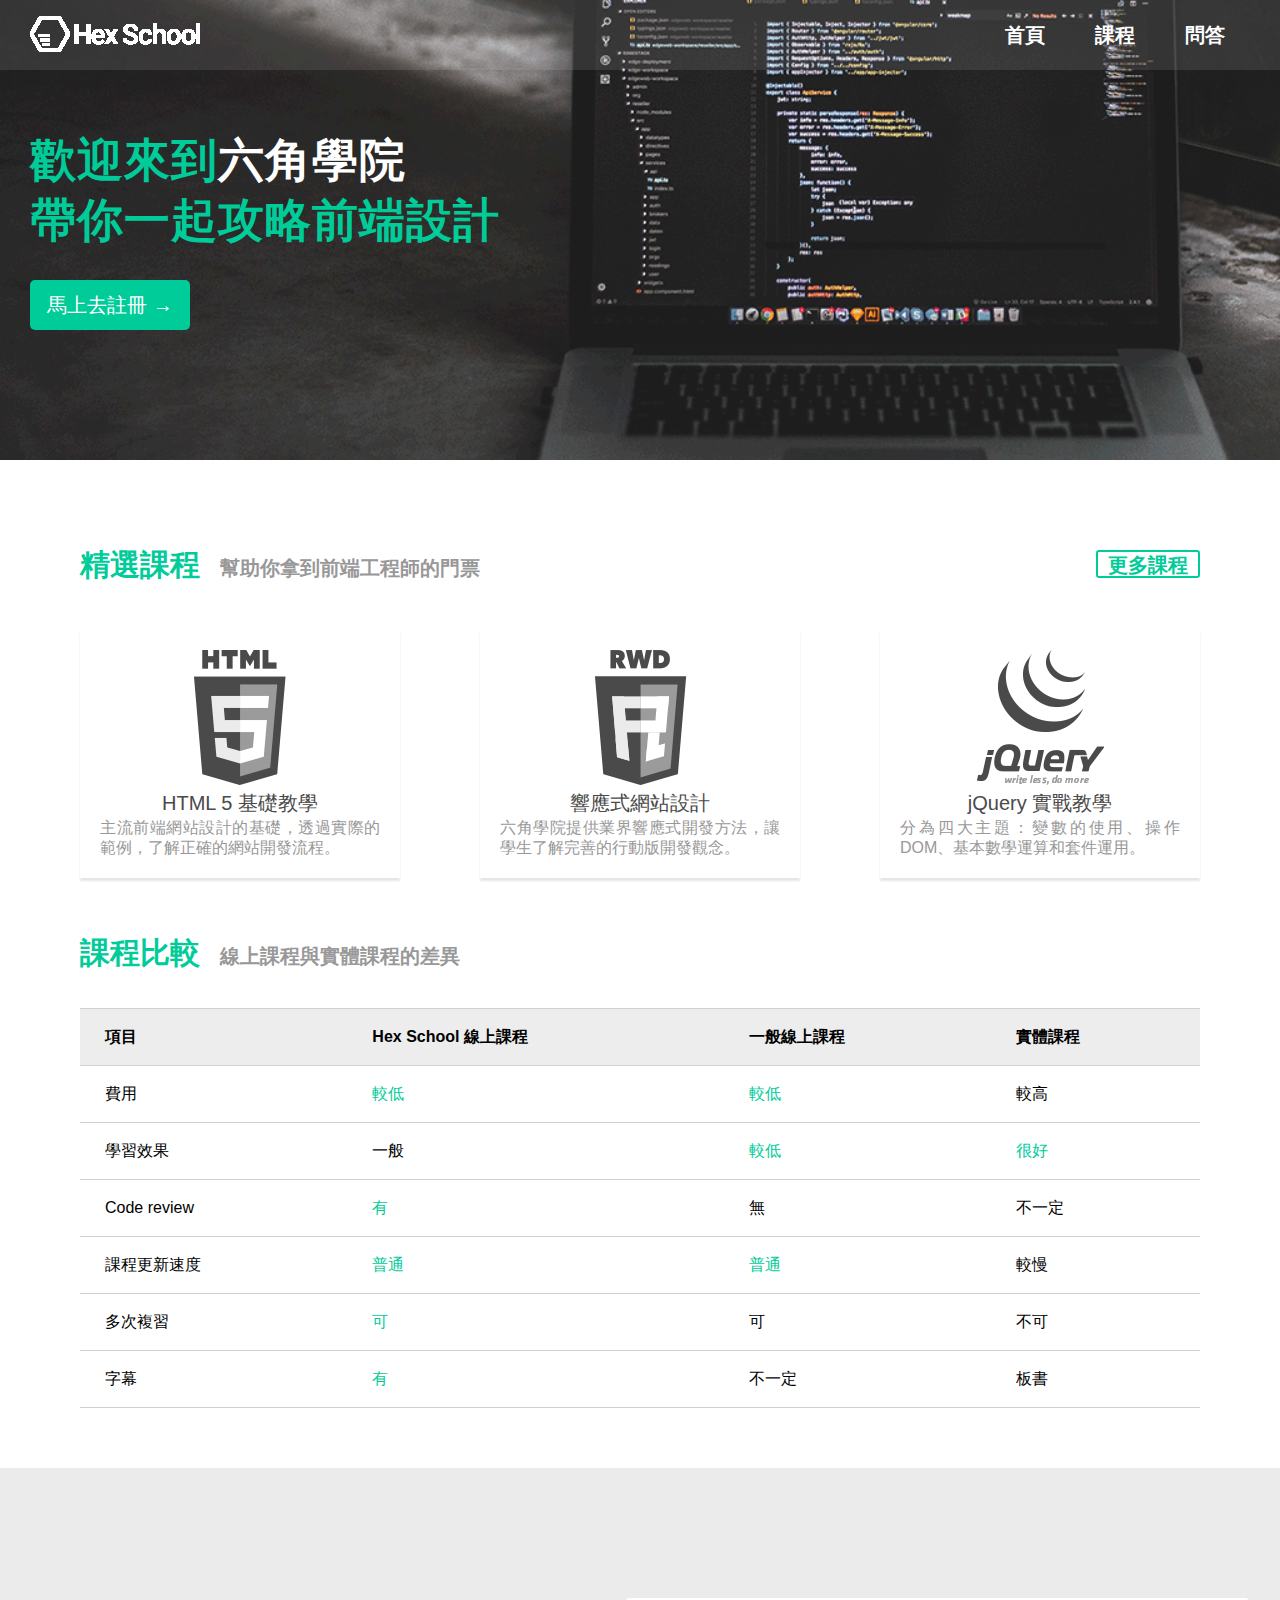
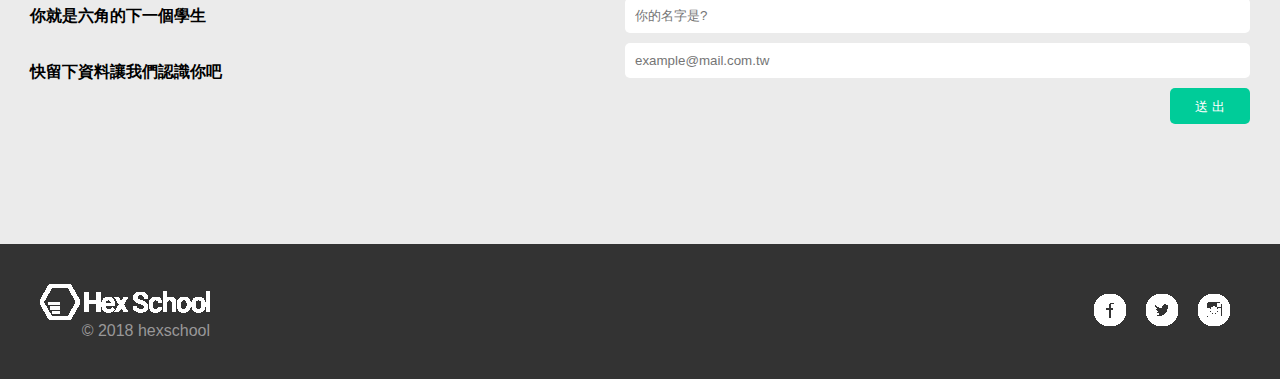
==== index.html @ 7d90a65f "first commit" ====
<!DOCTYPE html>
<html lang="en">
<head>
    <meta charset="UTF-8">
    <meta name="viewport" content="width=device-width, initial-scale=1.0">
    <link rel="stylesheet" href="all.css">
    <title>六角學院－多頁設計</title>
</head>
<body>
    <div class="header">
        <a href="#">
            <img src="images/logo.png" alt="logo"/>
        </a>
        <ul class="menu fz-4">
            <li><a href="index.html">首頁</a></li>
            <li><a href="course.html">課程</a></li>
            <li><a href="faq.html">問答</a></li>
        </ul>
    </div>
    <div class="banner index_bg">
        <h1 class="text-maincolor fz-1">歡迎來到<span class="text-white">六角學院</span><br>帶你一起攻略前端設計</h1>
        <a class="btn fz-4" href="#">馬上去註冊 → </a>
    </div>

    <div class="index-content">
        <div class="course">
            <div class="title justify-content-between">
                <h2 class="text-maincolor fz-3 text-bold">精選課程<span class="text-secondary fz-4">幫助你拿到前端工程師的門票</span></h2>
                <a class="btn-outline fz-4" href="#">更多課程</a>
            </div>
            <ul>
                <li>
                    <a href="#">
                        <img src="images/HTML5.png" alt="html logo">
                        <h3 class="text-gray fz-4">HTML 5 基礎教學</h3>
                        <p class="text-secondary fz-5">主流前端網站設計的基礎，透過實際的範例，了解正確的網站開發流程。</p>
                    </a>
                </li>
                <li>
                    <a href="#">
                        <img src="images/RWD.png" alt="RWD logo">
                        <h3 class="text-gray fz-4">響應式網站設計</h3>
                        <p class="text-secondary fz-5">六角學院提供業界響應式開發方法，讓學生了解完善的行動版開發觀念。</p>
                    </a>
                </li>
                <li>
                    <a href="#">
                        <img src="images/JQUERY.png" alt="JQUERY logo">
                        <h3 class="text-gray fz-4">jQuery 實戰教學</h3>
                        <p class="text-secondary fz-5">分為四大主題：變數的使用、操作DOM、基本數學運算和套件運用。</p>
                    </a>
                </li>
            </ul>
        </div>
        <div class="compare">
            <div class="title">
                <h2 class="text-maincolor fz-3 text-bold">課程比較<span class="text-secondary fz-4">線上課程與實體課程的差異</span></h2>
            </div>
            <table class="table compare-table fz-5">
                <tr class="text-bold bg-secondary">
                  <th>項目</th>
                  <th>Hex School 線上課程</th>
                  <th>一般線上課程</th>
                  <th>實體課程</th>
                </tr>
                <tr>
                  <td>費用</td>
                  <td class="text-maincolor">較低</td>
                  <td class="text-maincolor">較低</td>
                  <td>較高</td>
                </tr>
                <tr>
                  <td>學習效果</td>
                  <td>一般</td>
                  <td class="text-maincolor">較低</td>
                  <td class="text-maincolor">很好</td>
                </tr>
                <tr>
                  <td>Code review</td>
                  <td class="text-maincolor">有</td>
                  <td>無</td>
                  <td>不一定</td>
                </tr>
                <tr>
                  <td>課程更新速度</td>
                  <td class="text-maincolor">普通</td>
                  <td class="text-maincolor">普通</td>
                  <td>較慢</td>
                </tr>
                <tr>
                  <td>多次複習</td>
                  <td class="text-maincolor">可</td>
                  <td>可</td>
                  <td>不可</td>
                </tr>
                <tr>
                  <td>字幕</td>
                  <td class="text-maincolor">有</td>
                  <td>不一定</td>
                  <td>板書</td>
                </tr>
            </table>
        </div>
    </div>



    <div class="bottom">
        <h3>你就是六角的下一個學生<br>快留下資料讓我們認識你吧</h3>
        <div class="input-group">
            <input class="inputbox" type="text" placeholder="你的名字是?">
            <input class="inputbox" type="text" placeholder="example@mail.com.tw">
            <input class="inputbox btn" class="btn" type="submit" value="送 出">
        </div>
    </div>
    <div class="footer">
        <div class="copyright">
            <a href="#"><img src="images/logo.png" alt=""></a>
            <p class="text-secondary fz-5"> &copy; 2018 hexschool</p>
        </div>
        <div class="socialmedia">
            <ul>
                <li><a href="#"><img src="images/fb.png" alt="fb"></a></li>
                <li><a href="#"><img src="images/twitter.png" alt="twitter"></a></li>
                <li><a href="#"><img src="images/ig.png" alt="ig"></a></li>
            </ul>
        </div>
    </div>
</body>
</html>
---- all.css ----
/* http://meyerweb.com/eric/tools/css/reset/
   v2.0 | 20110126
   License: none (public domain)
*/

html, body, div, span, applet, object, iframe,
h1, h2, h3, h4, h5, h6, p, blockquote, pre,
a, abbr, acronym, address, big, cite, code,
del, dfn, em, img, ins, kbd, q, s, samp,
small, strike, strong, sub, sup, tt, var,
b, u, i, center,
dl, dt, dd, ol, ul, li,
fieldset, form, label, legend,
table, caption, tbody, tfoot, thead, tr, th, td,
article, aside, canvas, details, embed,
figure, figcaption, footer, header, hgroup,
menu, nav, output, ruby, section, summary,
time, mark, audio, video {
    margin: 0;
    padding: 0;
    border: 0;
    font-size: 100%;
    font: inherit;
    vertical-align: baseline;
}
/* HTML5 display-role reset for older browsers */
article, aside, details, figcaption, figure,
footer, header, hgroup, menu, nav, section {
    display: block;
}
body {
    line-height: 1;
}
ol, ul {
    list-style: none;
}
blockquote, q {
    quotes: none;
}
blockquote:before, blockquote:after,
q:before, q:after {
    content: '';
    content: none;
}
table {
    border-collapse: collapse;
    border-spacing: 0;
}



/*文字*/
body {
    font-family: sans-serif, "微軟正黑體";
}
a{
    text-decoration: none;
}
.text-maincolor {
    color: #00cc99;
}
.text-white {
    color:#ffffff;
}
.text-secondary {
    color:#999899;
}
.text-gray{
    color:#4a4a4a;
}
.text-center {
    text-align: center;
}
.text-bold {
    font-weight: bold;
}
.fz-1 {
    font-size: 46px;
}
.fz-2{
    font-size: 38px;
}
.fz-3{
    font-size: 30px;
}
.fz-4 {
    font-size: 20px;
}
.fz-5 {
    font-size: 16px;
}

.bg-secondary {
    background-color:#ededed;
}


/*按鈕樣式*/
.btn-outline{
    border:2px solid #00cc99;
    border-radius: 3px;
    text-align: center;
    font-weight: bold;
    color:#00cc99;
    display: block;
    height: 20px;
    line-height: 23px;
    padding: 2px 10px;
}
.btn-outline:hover{
    border:2px solid #02edb2;
    color:#02edb2;
/*    background-color: #00e3aa;*/

}
.btn {
    background-color: #00cc99;
    color:#ffffff;
    text-align: center;
    border-radius: 5px;
    border-style: none;
    cursor: pointer;
}
.btn:hover{
    background-color: #02c290;
}

/*文字框樣式*/
.inputbox {
    border-radius: 5px;
    border-style: none;
    outline: 0;
}
.inputbox:focus {
    border:1px solid #00cc99;
/*    box-shadow: 0px 0px 5px #00cc99;*/
}

/*排版樣式*/
.align-items-end {
    display: flex;
    align-items: flex-end;
}
.justify-content-between {
    display: flex;
    justify-content: space-between;
}


.title {
    margin-top: 60px;
    margin-bottom: 40px;
}
.title span {
    margin-left: 20px;
}


/*背景圖片*/
.index_bg {
    background-image: url(images/index_banner.png);
    background-position: bottom;
}
.course_bg {
    background-image: url(images/course_banner.png);
    background-position: bottom;
}
.faq_bg {
    background-image: url(images/faq_banner.jpg);
    background-position: bottom;
}

/*表頭*/
.header {
    position: absolute;
    width: 100%;
    display: flex;
    justify-content: space-between;
    align-items: center;
    background-color: rgba(255,255,255,0.1)
}
.header img {
    margin-left: 30px;
}
.header ul {
    display: flex;
    align-items: center;
    margin-right: 30px;
}
.header ul li a{
    display: block;
    padding: 25px;
    color:#ffffff;
    font-weight: bold;
}
.header ul li a:hover {
    color:#00cc99;
    border-bottom: 6px solid #00cc99;
}

/*看板*/
.banner {
    height: 460px;
    background-size: cover;
    display: flex;
    flex-direction: column;
    justify-content: center;
    padding-left: 30px;
}

.banner h1 {
    line-height: 60px;
    font-weight: bold;
    letter-spacing: 1px;
}

.banner a {
    width: 130px;
    margin-top: 30px;
    padding: 15px;
}

.banner .imgbox{
    position: absolute;
    right: 0;
    top:150px;
    margin: 0px 30px;
}
.banner img {
    margin-left: 20px;
}
.banner input {
    background: url(images/search.png) no-repeat;
    background-size: 20px 20px;
    background-color: white;
    padding: 5px 15px;
    background-position: right;
    background-origin: content-box;
    width: 400px;
    margin: 30px auto;
    height:28px;
}

/*內容*/
.index-content {
    padding: 30px 80px;
}
.course-content{
    padding: 80px 120px;
}

.course ul {
    display: flex;
    justify-content: space-between;
    margin: 50px 0px;
}
.course ul li {
    width:280px;
    text-align: center;
    padding: 20px 20px;
    box-shadow: 0px 3px 2px rgba(0, 0, 0, 0.1);
}
.course ul li h3 {
    margin: 5px 0px;
}
.course ul li p {
    text-align: justify;
    line-height: 20px;
}
.table {
    width: 100%;
    margin: 30px auto;
}
.compare-table tr {
    border-top: 1px solid #D0D0D0;
    border-bottom: 1px solid #D0D0D0;
}
.table th, .table td {
    text-align: left;
    padding:20px 25px;
}
.table tr:hover{
    background-color: #fafafa;
}

/*老師介紹*/
.course-content {
    padding: 80px 200px;
}
.teacher {
    display: flex;
    justify-content: space-between;
    align-items: center;
    margin-bottom:50px;
}
.teacher img {
    width: 220px;
}
.teacher h2 {
    line-height: 43px;
}
.teacher ul li{
    margin: 10px 0px;
}
.teacher ul li:before {
    content:"· ";
    font-size:24px;
    vertical-align:middle;
    line-height:20px;
    padding-right: 16px;
}
.course-content .description ol {
    margin: 30px 0px;
    padding-left: 19px;
}
.course-content .description ol li {
    list-style-type: decimal;
    line-height: 20px;
    padding-left: 16px;
}
.faq-content{
    padding: 30px 80px;
    line-height: 24px;
}
.faq-content h2 span {
    margin-left: 20px;
}
.faq-content .question{
    margin-top: 30px;
    margin-bottom: 5px;
}
.faq-content ul li:before {
    content:"· ";
    font-size:24px;
    vertical-align:middle;
    line-height:20px;
    padding-right: 16px;
    margin-left: 30px;
}
.faq-content .paragraph-end{
    margin-top: 30px;
}
.faq-content ol li {
    list-style-type: decimal;
    line-height: 20px;
    padding-left: 16px;
    margin-left: 50px;
}



/*底部看板*/
.bottom {
    background-color: #ebebeb;
    display: flex;
    justify-content: space-between;
    padding: 120px 30px;
}
.bottom h3 {
    line-height: 56px;
    font-weight: bold;
    width: 100%;
}
.bottom a {
    width: 180px;
    height: 36px;
    line-height: 36px;
    padding: 10px 30px;
}
.bottom .input-group {
    width: 100%;
    margin-right: auto;
    margin-left: 10px;
    display: flex;
    flex-direction: column;
    align-items: flex-end;
}
.bottom .inputbox {
    width: 100%;
    margin-top: 10px;
    padding: 10px;
}
.bottom input[type="submit"] {
    width: 80px;
    height: 36px;

}



/*表尾*/
.footer {
    background-color: rgba(0,0,0,0.8);
    display: flex;
    justify-content: space-between;
    align-items:center;
    padding: 40px;
}
.footer .copyright {
    text-align: right;
}
.footer .socialmedia ul {
    display: flex;
}
.footer .socialmedia li a {
    padding: 10px;
}
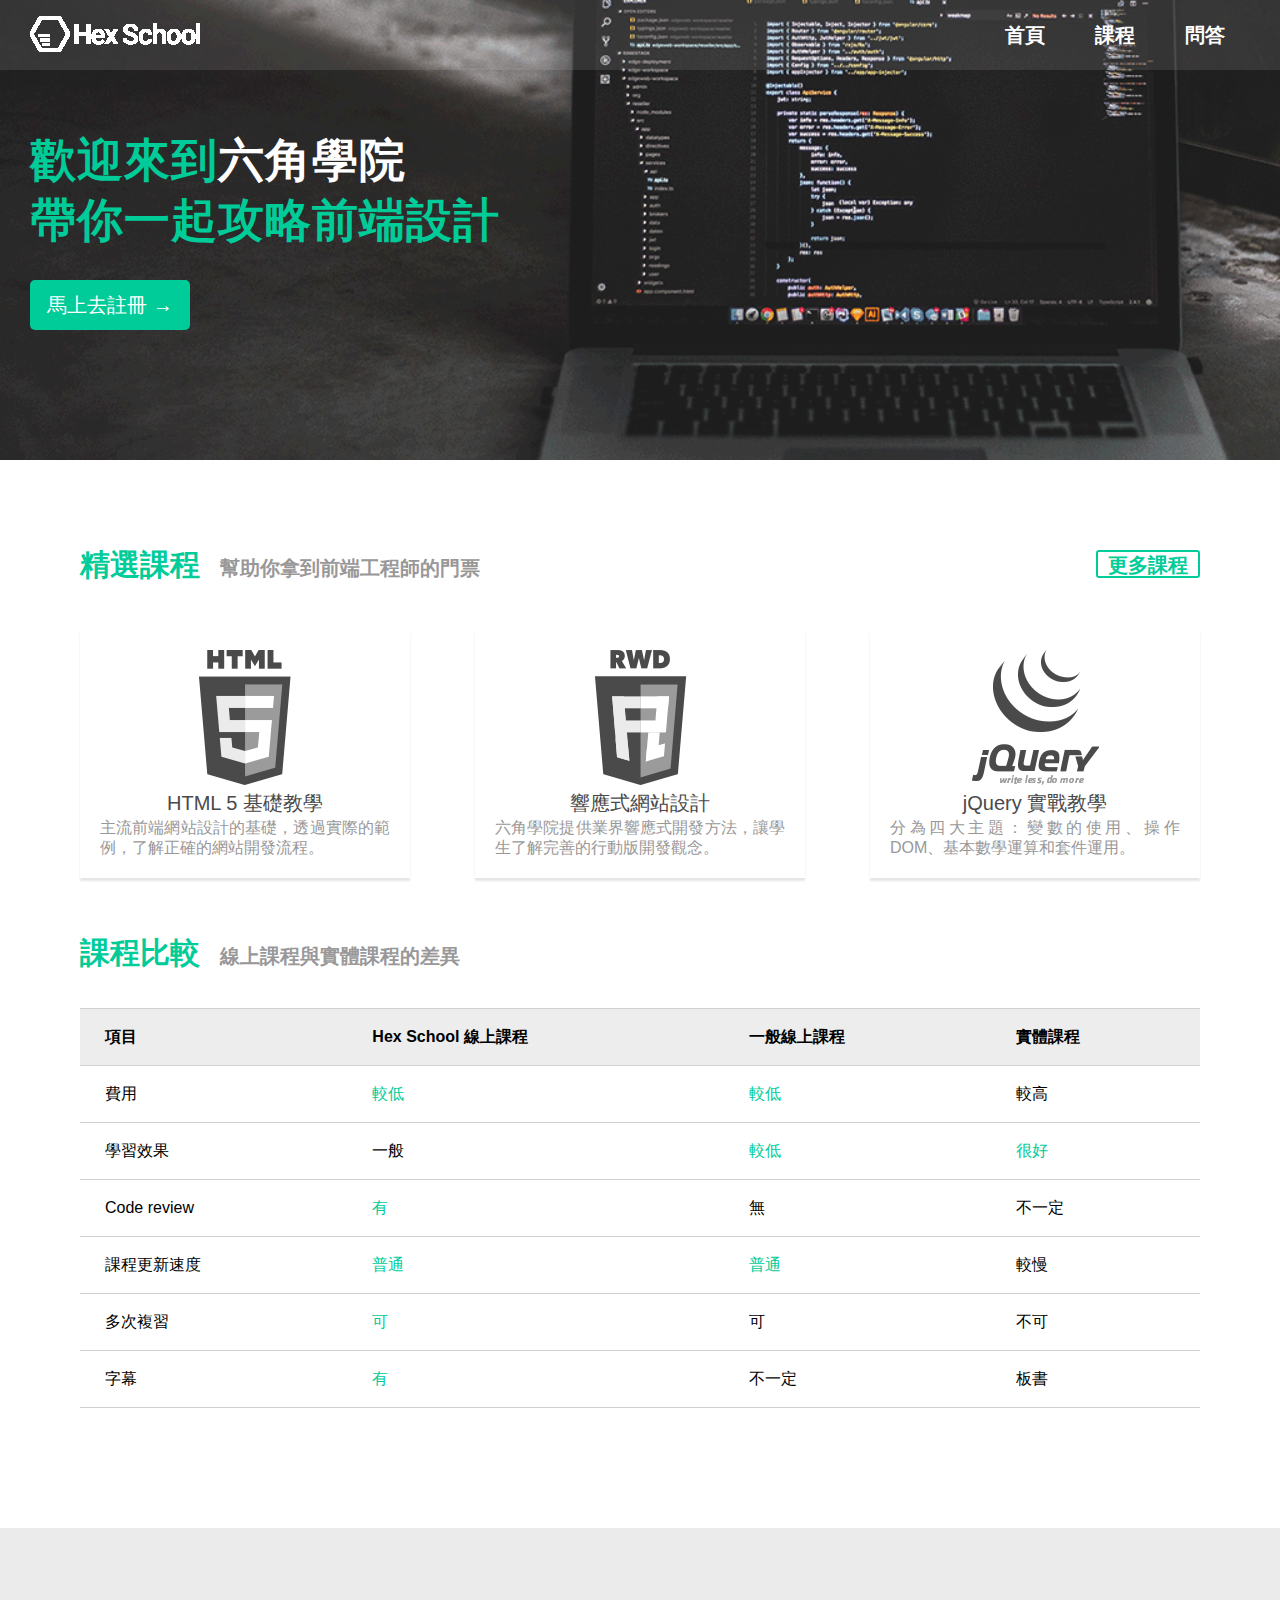
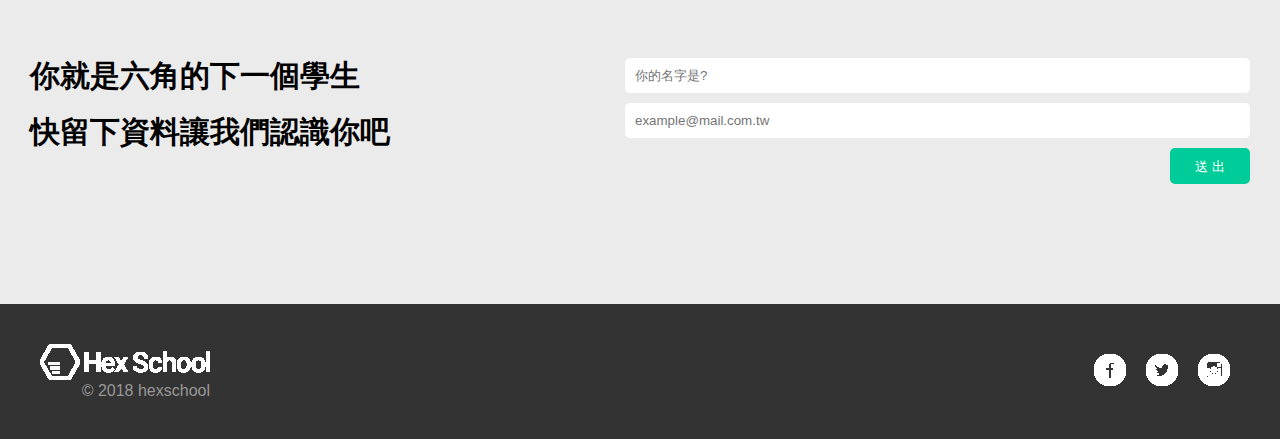
==== commit a588c950: "update css" ====
--- a/index.html
+++ b/index.html
@@ -106,7 +106,7 @@
 
 
     <div class="bottom">
-        <h3>你就是六角的下一個學生<br>快留下資料讓我們認識你吧</h3>
+        <h3 class="fz-3">你就是六角的下一個學生<br>快留下資料讓我們認識你吧</h3>
         <div class="input-group">
             <input class="inputbox" type="text" placeholder="你的名字是?">
             <input class="inputbox" type="text" placeholder="example@mail.com.tw">
--- a/all.css
+++ b/all.css
@@ -255,10 +255,16 @@
     margin: 50px 0px;
 }
 .course ul li {
-    width:280px;
+    width:330px;
     text-align: center;
+    box-shadow: 0px 3px 2px rgba(0, 0, 0, 0.1);
+}
+.course ul li a{
+    display: block;
     padding: 20px 20px;
-    box-shadow: 0px 3px 2px rgba(0, 0, 0, 0.1);
+}
+.course ul li:hover {
+    box-shadow: 3px 0px 2px rgba(0, 0, 0, 0.1) ;
 }
 .course ul li h3 {
     margin: 5px 0px;
@@ -285,19 +291,26 @@
 
 /*老師介紹*/
 .course-content {
-    padding: 80px 200px;
+    padding: 80px 230px;
 }
 .teacher {
     display: flex;
     justify-content: space-between;
     align-items: center;
     margin-bottom:50px;
+    flex-wrap: wrap;
 }
 .teacher img {
-    width: 220px;
+    width: 100%;
+    max-width: 220px;
+}
+.teacher .teacher-intro {
+    display: flex;
 }
 .teacher h2 {
     line-height: 43px;
+    margin-top: 5px;
+    margin-right: 150px;
 }
 .teacher ul li{
     margin: 10px 0px;
@@ -315,7 +328,7 @@
 }
 .course-content .description ol li {
     list-style-type: decimal;
-    line-height: 20px;
+    line-height: 25px;
     padding-left: 16px;
 }
 .faq-content{
@@ -355,6 +368,7 @@
     display: flex;
     justify-content: space-between;
     padding: 120px 30px;
+    margin-top: 60px;
 }
 .bottom h3 {
     line-height: 56px;
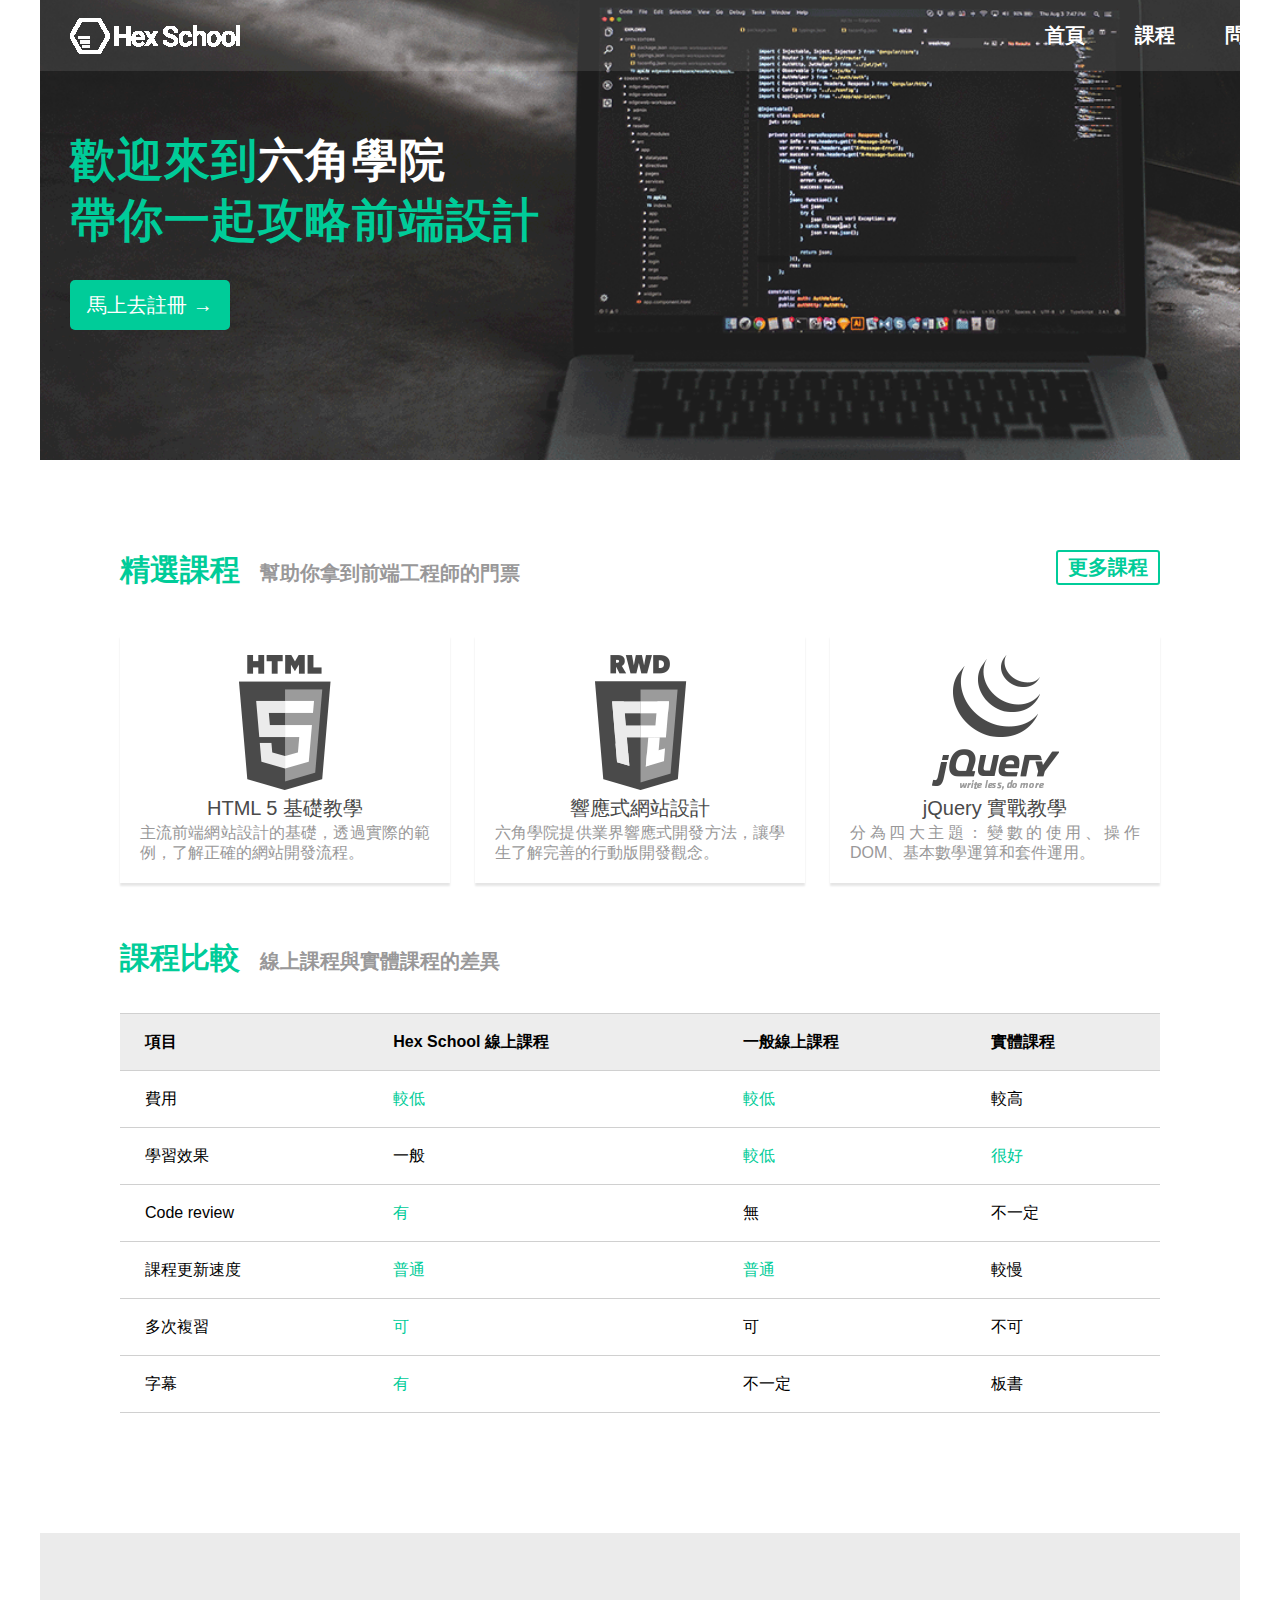
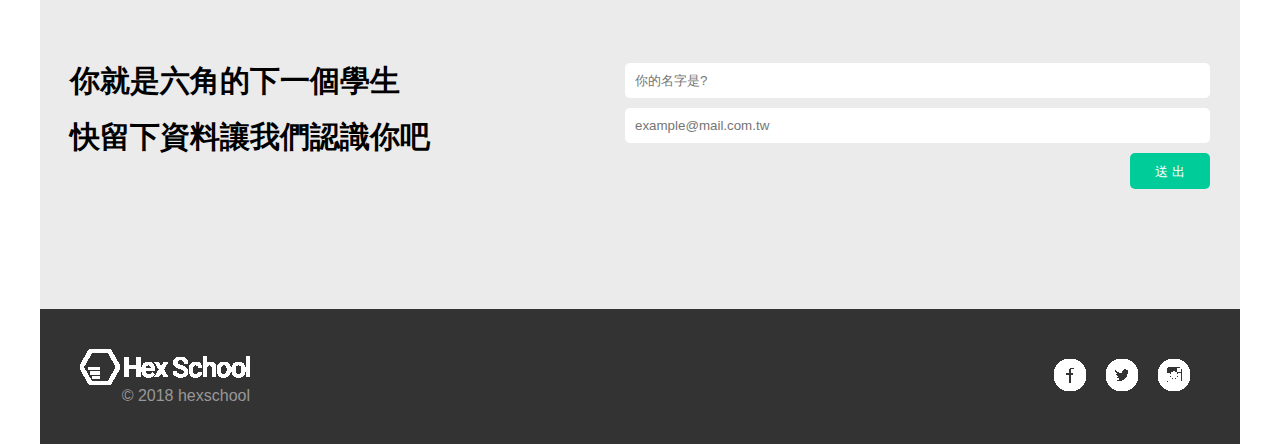
==== commit 90aca8b4: "task fix" ====
--- a/index.html
+++ b/index.html
@@ -3,128 +3,137 @@
 <head>
     <meta charset="UTF-8">
     <meta name="viewport" content="width=device-width, initial-scale=1.0">
+    <link rel="shortcut icon" href="images/favicon.ico">
+    <meta name='description' content='六角學院,HTML&CSS,最終任務,多頁設計' />
+    <meta property="og:description" content="為您打造就算沒有程式基礎，也能夠逐步學習獲得網頁排版技巧的紮實觀念，六角學院的講師將協助您成就更好的自己！">
+    <meta property="og:image" content="https://www.filepicker.io/api/file/uJHoti8RQ0qGFIXSkmGd">
+    <meta property="og:title" content="HTML&CSS最終任務-多頁式設計">
+    <meta property="og:type" content="website">
+    <meta property="og:url" content="https://courses.hexschool.com/courses/666803/lectures/11948612">
+
     <link rel="stylesheet" href="all.css">
     <title>六角學院－多頁設計</title>
 </head>
 <body>
-    <div class="header">
-        <a href="#">
-            <img src="images/logo.png" alt="logo"/>
-        </a>
-        <ul class="menu fz-4">
-            <li><a href="index.html">首頁</a></li>
-            <li><a href="course.html">課程</a></li>
-            <li><a href="faq.html">問答</a></li>
-        </ul>
-    </div>
-    <div class="banner index_bg">
-        <h1 class="text-maincolor fz-1">歡迎來到<span class="text-white">六角學院</span><br>帶你一起攻略前端設計</h1>
-        <a class="btn fz-4" href="#">馬上去註冊 → </a>
-    </div>
-
-    <div class="index-content">
-        <div class="course">
-            <div class="title justify-content-between">
-                <h2 class="text-maincolor fz-3 text-bold">精選課程<span class="text-secondary fz-4">幫助你拿到前端工程師的門票</span></h2>
-                <a class="btn-outline fz-4" href="#">更多課程</a>
-            </div>
-            <ul>
-                <li>
-                    <a href="#">
-                        <img src="images/HTML5.png" alt="html logo">
-                        <h3 class="text-gray fz-4">HTML 5 基礎教學</h3>
-                        <p class="text-secondary fz-5">主流前端網站設計的基礎，透過實際的範例，了解正確的網站開發流程。</p>
-                    </a>
-                </li>
-                <li>
-                    <a href="#">
-                        <img src="images/RWD.png" alt="RWD logo">
-                        <h3 class="text-gray fz-4">響應式網站設計</h3>
-                        <p class="text-secondary fz-5">六角學院提供業界響應式開發方法，讓學生了解完善的行動版開發觀念。</p>
-                    </a>
-                </li>
-                <li>
-                    <a href="#">
-                        <img src="images/JQUERY.png" alt="JQUERY logo">
-                        <h3 class="text-gray fz-4">jQuery 實戰教學</h3>
-                        <p class="text-secondary fz-5">分為四大主題：變數的使用、操作DOM、基本數學運算和套件運用。</p>
-                    </a>
-                </li>
+    <div class="wrap">
+        <div class="header">
+            <a href="#" title="六角學院">
+                <h1>Hex School</h1>
+            </a>
+            <ul class="menu fz-4">
+                <li><a href="index.html">首頁</a></li>
+                <li><a href="course.html">課程</a></li>
+                <li><a href="faq.html">問答</a></li>
             </ul>
         </div>
-        <div class="compare">
-            <div class="title">
-                <h2 class="text-maincolor fz-3 text-bold">課程比較<span class="text-secondary fz-4">線上課程與實體課程的差異</span></h2>
+        <div class="banner index_bg">
+            <h1 class="text-maincolor fz-1">歡迎來到<span class="text-white">六角學院</span><br>帶你一起攻略前端設計</h1>
+            <a class="btn fz-4" href="#">馬上去註冊 → </a>
+        </div>
+
+        <div class="index-content">
+            <div class="course">
+                <div class="title justify-content-between">
+                    <h2 class="text-maincolor fz-3 text-bold">精選課程<span class="text-secondary fz-4">幫助你拿到前端工程師的門票</span></h2>
+                    <a class="btn-outline fz-4" href="#">更多課程</a>
+                </div>
+                <ul>
+                    <li>
+                        <a href="#">
+                            <img src="images/HTML5.png" alt="html logo">
+                            <h3 class="text-gray fz-4">HTML 5 基礎教學</h3>
+                            <p class="text-secondary fz-5">主流前端網站設計的基礎，透過實際的範例，了解正確的網站開發流程。</p>
+                        </a>
+                    </li>
+                    <li>
+                        <a href="#">
+                            <img src="images/RWD.png" alt="RWD logo">
+                            <h3 class="text-gray fz-4">響應式網站設計</h3>
+                            <p class="text-secondary fz-5">六角學院提供業界響應式開發方法，讓學生了解完善的行動版開發觀念。</p>
+                        </a>
+                    </li>
+                    <li>
+                        <a href="#">
+                            <img src="images/JQUERY.png" alt="JQUERY logo">
+                            <h3 class="text-gray fz-4">jQuery 實戰教學</h3>
+                            <p class="text-secondary fz-5">分為四大主題：變數的使用、操作DOM、基本數學運算和套件運用。</p>
+                        </a>
+                    </li>
+                </ul>
             </div>
-            <table class="table compare-table fz-5">
-                <tr class="text-bold bg-secondary">
-                  <th>項目</th>
-                  <th>Hex School 線上課程</th>
-                  <th>一般線上課程</th>
-                  <th>實體課程</th>
-                </tr>
-                <tr>
-                  <td>費用</td>
-                  <td class="text-maincolor">較低</td>
-                  <td class="text-maincolor">較低</td>
-                  <td>較高</td>
-                </tr>
-                <tr>
-                  <td>學習效果</td>
-                  <td>一般</td>
-                  <td class="text-maincolor">較低</td>
-                  <td class="text-maincolor">很好</td>
-                </tr>
-                <tr>
-                  <td>Code review</td>
-                  <td class="text-maincolor">有</td>
-                  <td>無</td>
-                  <td>不一定</td>
-                </tr>
-                <tr>
-                  <td>課程更新速度</td>
-                  <td class="text-maincolor">普通</td>
-                  <td class="text-maincolor">普通</td>
-                  <td>較慢</td>
-                </tr>
-                <tr>
-                  <td>多次複習</td>
-                  <td class="text-maincolor">可</td>
-                  <td>可</td>
-                  <td>不可</td>
-                </tr>
-                <tr>
-                  <td>字幕</td>
-                  <td class="text-maincolor">有</td>
-                  <td>不一定</td>
-                  <td>板書</td>
-                </tr>
-            </table>
+            <div class="compare">
+                <div class="title">
+                    <h2 class="text-maincolor fz-3 text-bold">課程比較<span class="text-secondary fz-4">線上課程與實體課程的差異</span></h2>
+                </div>
+                <table class="table compare-table fz-5">
+                    <tr class="text-bold bg-secondary">
+                    <th>項目</th>
+                    <th>Hex School 線上課程</th>
+                    <th>一般線上課程</th>
+                    <th>實體課程</th>
+                    </tr>
+                    <tr>
+                    <td>費用</td>
+                    <td class="text-maincolor">較低</td>
+                    <td class="text-maincolor">較低</td>
+                    <td>較高</td>
+                    </tr>
+                    <tr>
+                    <td>學習效果</td>
+                    <td>一般</td>
+                    <td class="text-maincolor">較低</td>
+                    <td class="text-maincolor">很好</td>
+                    </tr>
+                    <tr>
+                    <td>Code review</td>
+                    <td class="text-maincolor">有</td>
+                    <td>無</td>
+                    <td>不一定</td>
+                    </tr>
+                    <tr>
+                    <td>課程更新速度</td>
+                    <td class="text-maincolor">普通</td>
+                    <td class="text-maincolor">普通</td>
+                    <td>較慢</td>
+                    </tr>
+                    <tr>
+                    <td>多次複習</td>
+                    <td class="text-maincolor">可</td>
+                    <td>可</td>
+                    <td>不可</td>
+                    </tr>
+                    <tr>
+                    <td>字幕</td>
+                    <td class="text-maincolor">有</td>
+                    <td>不一定</td>
+                    <td>板書</td>
+                    </tr>
+                </table>
+            </div>
         </div>
-    </div>
 
 
 
-    <div class="bottom">
-        <h3 class="fz-3">你就是六角的下一個學生<br>快留下資料讓我們認識你吧</h3>
-        <div class="input-group">
-            <input class="inputbox" type="text" placeholder="你的名字是?">
-            <input class="inputbox" type="text" placeholder="example@mail.com.tw">
-            <input class="inputbox btn" class="btn" type="submit" value="送 出">
+        <div class="bottom">
+            <h3 class="fz-3">你就是六角的下一個學生<br>快留下資料讓我們認識你吧</h3>
+            <div class="input-group">
+                <input class="inputbox" type="text" placeholder="你的名字是?">
+                <input class="inputbox" type="email" placeholder="example@mail.com.tw">
+                <input class="inputbox btn" class="btn" type="submit" value="送 出">
+            </div>
         </div>
-    </div>
-    <div class="footer">
-        <div class="copyright">
-            <a href="#"><img src="images/logo.png" alt=""></a>
-            <p class="text-secondary fz-5"> &copy; 2018 hexschool</p>
-        </div>
-        <div class="socialmedia">
-            <ul>
+        <div class="footer">
+            <div class="copyright">
+                <a href="#"><img src="images/logo.png" alt=""></a>
+                <p class="text-secondary fz-5"> &copy; 2018 hexschool</p>
+            </div>                
+            <ul class="socialmedia">
                 <li><a href="#"><img src="images/fb.png" alt="fb"></a></li>
                 <li><a href="#"><img src="images/twitter.png" alt="twitter"></a></li>
                 <li><a href="#"><img src="images/ig.png" alt="ig"></a></li>
             </ul>
         </div>
     </div>
+
 </body>
 </html>--- a/all.css
+++ b/all.css
@@ -48,7 +48,6 @@
 }
 
 
-
 /*文字*/
 body {
     font-family: sans-serif, "微軟正黑體";
@@ -102,16 +101,11 @@
     text-align: center;
     font-weight: bold;
     color:#00cc99;
-    display: block;
-    height: 20px;
-    line-height: 23px;
-    padding: 2px 10px;
+    padding: 5px 10px;
 }
 .btn-outline:hover{
     border:2px solid #02edb2;
     color:#02edb2;
-/*    background-color: #00e3aa;*/
-
 }
 .btn {
     background-color: #00cc99;
@@ -146,7 +140,6 @@
     justify-content: space-between;
 }
 
-
 .title {
     margin-top: 60px;
     margin-bottom: 40px;
@@ -170,7 +163,13 @@
     background-position: bottom;
 }
 
+
 /*表頭*/
+.wrap {
+    max-width: 1200px;
+    margin: 0 auto;
+}
+
 .header {
     position: absolute;
     width: 100%;
@@ -179,8 +178,14 @@
     align-items: center;
     background-color: rgba(255,255,255,0.1)
 }
-.header img {
+.header h1 {
+    background-image: url(images/logo.png);
+    width: 170px;
+    height: 36px;
     margin-left: 30px;
+    text-indent: 101%;
+    white-space: nowrap;
+    overflow: hidden;
 }
 .header ul {
     display: flex;
@@ -189,9 +194,10 @@
 }
 .header ul li a{
     display: block;
-    padding: 25px;
+    padding: 25px 25px 20px 25px;
     color:#ffffff;
     font-weight: bold;
+    border-bottom: 6px solid transparent;
 }
 .header ul li a:hover {
     color:#00cc99;
@@ -245,10 +251,13 @@
 .index-content {
     padding: 30px 80px;
 }
+.index-content .course h2 {
+    margin-top: 5px;
+}
+
 .course-content{
     padding: 80px 120px;
 }
-
 .course ul {
     display: flex;
     justify-content: space-between;
@@ -264,7 +273,7 @@
     padding: 20px 20px;
 }
 .course ul li:hover {
-    box-shadow: 3px 0px 2px rgba(0, 0, 0, 0.1) ;
+    box-shadow: 0px -3px 2px rgba(0, 0, 0, 0.1) ;
 }
 .course ul li h3 {
     margin: 5px 0px;
@@ -304,23 +313,13 @@
     width: 100%;
     max-width: 220px;
 }
-.teacher .teacher-intro {
-    display: flex;
-}
+
 .teacher h2 {
     line-height: 43px;
-    margin-top: 5px;
-    margin-right: 150px;
 }
 .teacher ul li{
     margin: 10px 0px;
-}
-.teacher ul li:before {
-    content:"· ";
-    font-size:24px;
-    vertical-align:middle;
-    line-height:20px;
-    padding-right: 16px;
+    list-style:disc 
 }
 .course-content .description ol {
     margin: 30px 0px;
@@ -342,13 +341,9 @@
     margin-top: 30px;
     margin-bottom: 5px;
 }
-.faq-content ul li:before {
-    content:"· ";
-    font-size:24px;
-    vertical-align:middle;
-    line-height:20px;
-    padding-right: 16px;
-    margin-left: 30px;
+.faq-content ul li {
+    list-style: disc;
+    margin-left: 45px;
 }
 .faq-content .paragraph-end{
     margin-top: 30px;
@@ -383,7 +378,6 @@
 }
 .bottom .input-group {
     width: 100%;
-    margin-right: auto;
     margin-left: 10px;
     display: flex;
     flex-direction: column;
@@ -413,7 +407,7 @@
 .footer .copyright {
     text-align: right;
 }
-.footer .socialmedia ul {
+.footer .socialmedia {
     display: flex;
 }
 .footer .socialmedia li a {
